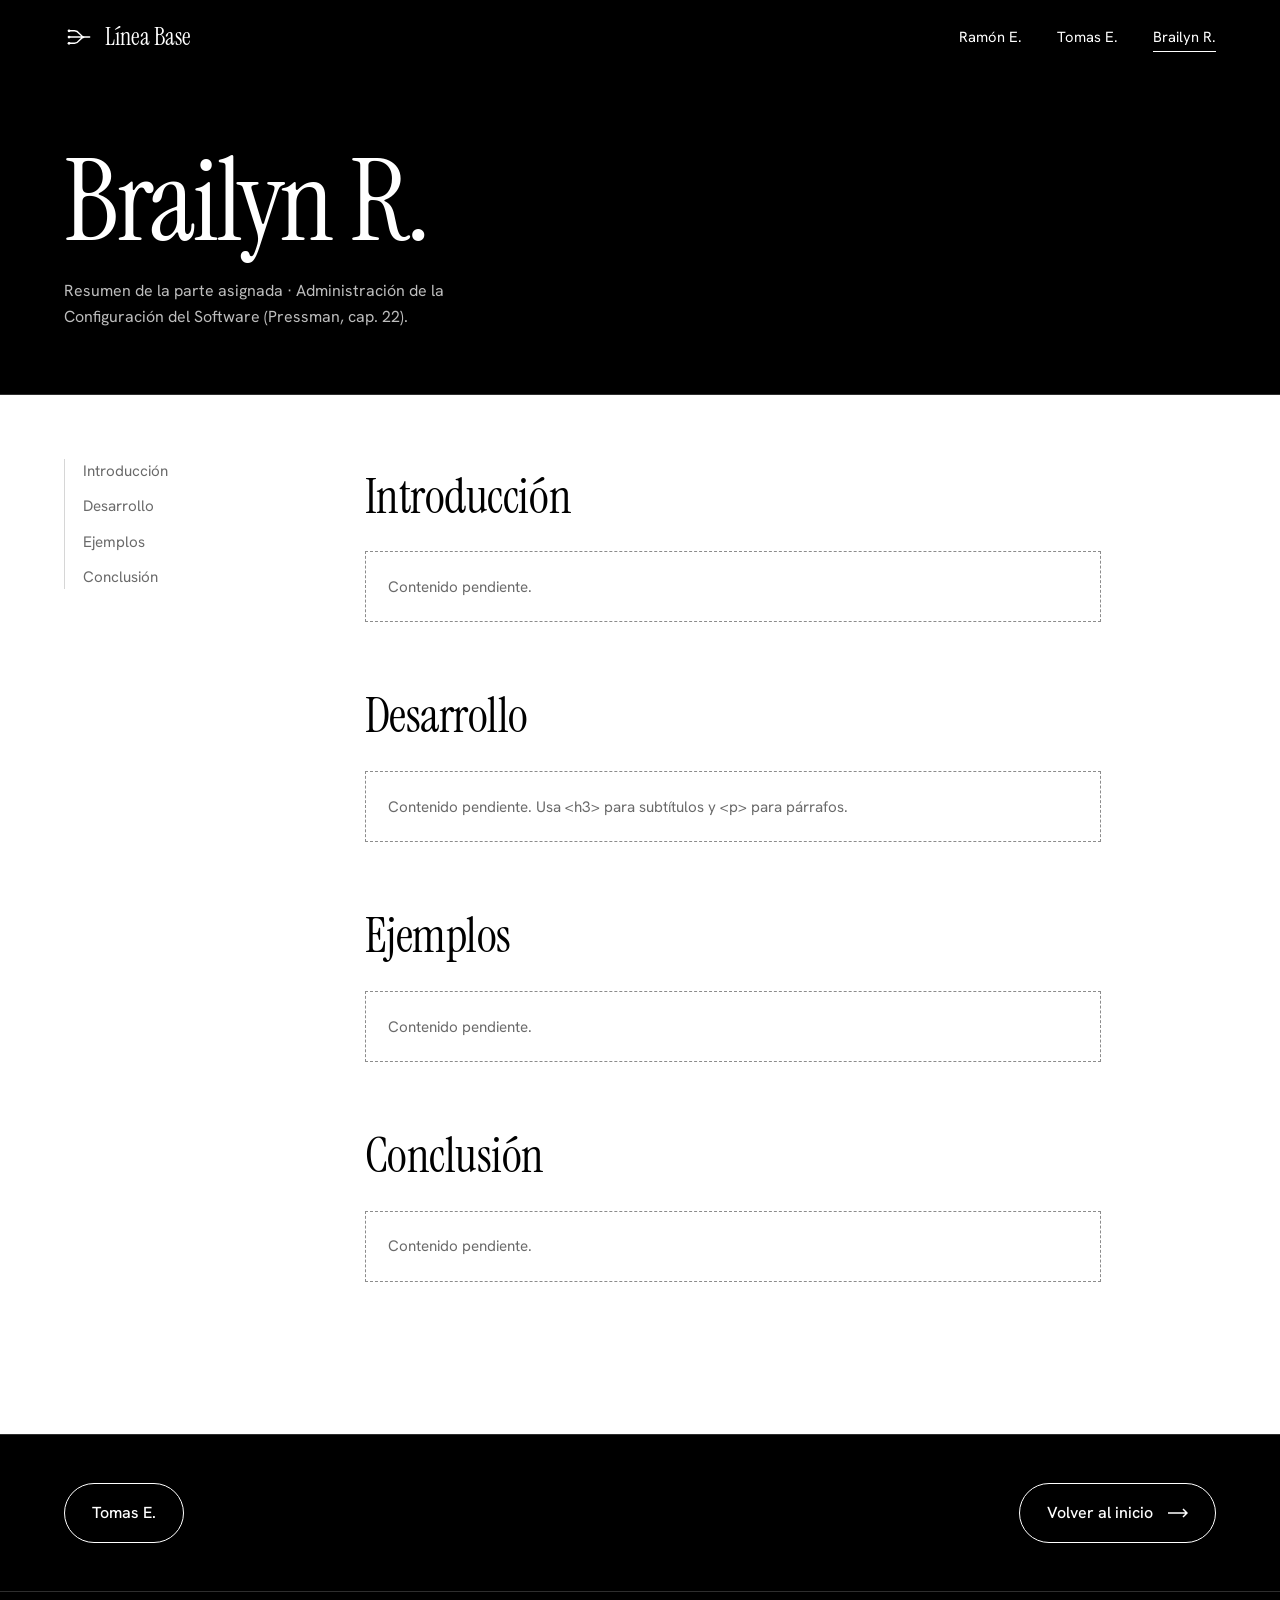
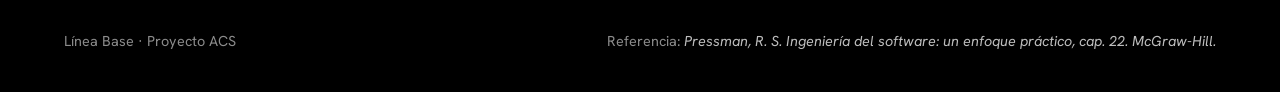
==== html/brailyn.html @ ba4fdb65 "feat: estructura base del proyecto ACS Línea Base Se crea la estructura inicial del sitio web del re" ====
<!DOCTYPE html>
<html lang="es">
<head>
  <meta charset="UTF-8">
  <meta name="viewport" content="width=device-width, initial-scale=1">
  <title>Brailyn R. · Línea Base</title>
  <link rel="icon" type="image/svg+xml" href="../assets/images/favicon.svg">
  <link rel="preconnect" href="https://fonts.googleapis.com">
  <link rel="preconnect" href="https://fonts.gstatic.com" crossorigin>
  <link href="https://fonts.googleapis.com/css2?family=Hanken+Grotesk:wght@400;500;600&family=Instrument+Serif&display=swap" rel="stylesheet">
  <link rel="stylesheet" href="../assets/css/styles.css">
</head>
<body>
  <header class="site-header">
    <a class="brand" href="../index.html" aria-label="Línea Base, inicio">
      <svg viewBox="0 0 48 48" fill="none" stroke="currentColor" stroke-width="2.5" stroke-linecap="round" aria-hidden="true">
        <path d="M8 14H17C25 14 25 24 33 24M8 24H33M8 34H17C25 34 25 24 33 24M33 24H41"/>
        <circle cx="8" cy="14" r="2.2" fill="currentColor" stroke="none"/>
        <circle cx="8" cy="24" r="2.2" fill="currentColor" stroke="none"/>
        <circle cx="8" cy="34" r="2.2" fill="currentColor" stroke="none"/>
      </svg>
      Línea Base
    </a>
    <nav class="site-nav" aria-label="Integrantes">
      <a href="ramon.html">Ramón E.</a>
      <a href="tomas.html">Tomas E.</a>
      <a href="brailyn.html" aria-current="page">Brailyn R.</a>
    </nav>
  </header>

  <main>
    <div class="page-head">
      <h1>Brailyn R.</h1>
      <p>Resumen de la parte asignada · Administración de la Configuración del Software (Pressman, cap. 22).</p>
    </div>

    <div class="page-layout">
      <nav class="toc" aria-label="Contenido de la página">
        <a href="#introduccion">Introducción</a>
        <a href="#desarrollo">Desarrollo</a>
        <a href="#ejemplos">Ejemplos</a>
        <a href="#conclusion">Conclusión</a>
      </nav>

      <article class="article">
        <section id="introduccion">
          <h2>Introducción</h2>
          <div class="placeholder">Contenido pendiente.</div>
        </section>
        <section id="desarrollo">
          <h2>Desarrollo</h2>
          <div class="placeholder">Contenido pendiente. Usa &lt;h3&gt; para subtítulos y &lt;p&gt; para párrafos.</div>
        </section>
        <section id="ejemplos">
          <h2>Ejemplos</h2>
          <div class="placeholder">Contenido pendiente.</div>
        </section>
        <section id="conclusion">
          <h2>Conclusión</h2>
          <div class="placeholder">Contenido pendiente.</div>
        </section>
      </article>
    </div>
  </main>

  <div class="pager">
    <a class="btn" href="tomas.html">Tomas E.</a>
    <a class="btn" href="../index.html">Volver al inicio <svg class="arrow" viewBox="0 0 20 10" fill="none" stroke="currentColor" stroke-width="1.5" aria-hidden="true"><path d="M0 5H19M15 1l4 4-4 4"/></svg></a>
  </div>

  <footer class="site-footer">
    <span>Línea Base · Proyecto ACS</span>
    <span>Referencia: <em>Pressman, R. S. Ingeniería del software: un enfoque práctico, cap. 22. McGraw-Hill.</em></span>
  </footer>

  <script src="../scripts/script.js"></script>
</body>
</html>
---- assets/css/styles.css ----
/* ==========================================================
   Línea Base · estilos globales
   Paleta estrictamente blanco y negro + grises
   ========================================================== */
:root{
  --black:#000;
  --white:#fff;
  --grey-1:#8c8c8c;
  --grey-2:#bdbdbd;
  --line-dark:rgba(255,255,255,.18);
  --line-light:rgba(0,0,0,.16);
  --ease:cubic-bezier(.22,.8,.2,1);
  --display:"Instrument Serif","Times New Roman",serif;
  --text:"Hanken Grotesk","Helvetica Neue",Arial,sans-serif;
  --pad:clamp(1.25rem,5vw,4.5rem);
}
*,*::before,*::after{box-sizing:border-box;margin:0;padding:0}
html{scroll-behavior:smooth;-webkit-text-size-adjust:100%}
body{font-family:var(--text);background:var(--black);color:var(--white);line-height:1.6;overflow-x:hidden;-webkit-font-smoothing:antialiased}
body.loading{overflow:hidden}
a{color:inherit;text-decoration:none}
svg{display:block}
:focus-visible{outline:2px solid currentColor;outline-offset:4px}
::selection{background:var(--white);color:var(--black)}

/* ---------- Pantalla de carga ---------- */
.loader{position:fixed;inset:0;z-index:100;background:var(--black);color:var(--white);display:grid;place-items:center;transition:transform 1s var(--ease)}
.loader.done{transform:translateY(-100%)}
.loader-inner{display:grid;justify-items:center;gap:1.4rem}
.loader-logo{width:84px;height:84px}
.loader-logo path{stroke-dasharray:80;stroke-dashoffset:80;animation:draw 1.4s var(--ease) .15s forwards}
.loader-logo circle{opacity:0;transform-box:fill-box;transform-origin:center;animation:pop .4s var(--ease) forwards}
.loader-logo circle:nth-of-type(1){animation-delay:.1s}
.loader-logo circle:nth-of-type(2){animation-delay:.25s}
.loader-logo circle:nth-of-type(3){animation-delay:.4s}
.loader-name{font-family:var(--display);font-size:2rem;letter-spacing:.01em;opacity:0;animation:fade .8s ease .7s forwards}
.loader-bar{width:min(240px,60vw);height:1px;background:var(--line-dark);position:relative;overflow:hidden}
.loader-bar i{position:absolute;inset:0;background:var(--white);transform:scaleX(0);transform-origin:left}
.loader-count{font-size:.8rem;color:var(--grey-1);font-variant-numeric:tabular-nums}
@keyframes draw{to{stroke-dashoffset:0}}
@keyframes pop{from{opacity:0;transform:scale(.4)}to{opacity:1;transform:scale(1)}}
@keyframes fade{to{opacity:1}}

/* ---------- Cabecera ---------- */
.site-header{position:fixed;top:0;left:0;right:0;z-index:50;display:flex;justify-content:space-between;align-items:center;padding:1.1rem var(--pad);color:#fff;mix-blend-mode:difference}
.brand{display:flex;align-items:center;gap:.7rem;font-family:var(--display);font-size:1.5rem}
.brand svg{width:30px;height:30px}
.site-nav{display:flex;gap:clamp(1rem,3vw,2.2rem);font-size:.92rem}
.site-nav a{position:relative;padding:.2rem 0}
.site-nav a::after{content:"";position:absolute;left:0;bottom:0;width:100%;height:1px;background:currentColor;transform:scaleX(0);transform-origin:right;transition:transform .5s var(--ease)}
.site-nav a:hover::after,.site-nav a[aria-current="page"]::after{transform:scaleX(1);transform-origin:left}

/* ---------- Hero ---------- */
.hero{min-height:100svh;display:flex;flex-direction:column;justify-content:flex-end;padding:7rem var(--pad) 3rem;position:relative;overflow:hidden}
.hero h1{font-family:var(--display);font-weight:400;font-size:clamp(2.8rem,9vw,8.5rem);line-height:.98;letter-spacing:-.02em;max-width:14ch}
.hero-sub{margin-top:1.6rem;max-width:46ch;color:var(--grey-2);font-size:clamp(1rem,1.4vw,1.2rem)}
.branches{width:100%;margin-top:clamp(2rem,5vw,4rem)}
.branches svg{width:100%;height:auto;overflow:visible}
.b-line{fill:none;stroke:var(--white);stroke-width:1.6;stroke-linecap:round;stroke-dasharray:1;stroke-dashoffset:1}
.b-dot{fill:var(--white);opacity:0;transform-box:fill-box;transform-origin:center}
.b-label{fill:var(--grey-2);font-family:var(--text);font-size:15px;opacity:0}
.b-main{font-family:var(--display);font-size:24px;fill:var(--white);opacity:0}
.ready .b-line{animation:trace 2.2s var(--ease) forwards}
.ready .b-line:nth-of-type(2){animation-delay:.25s}
.ready .b-line:nth-of-type(3){animation-delay:.5s}
.ready .b-line.merge{animation-delay:1.6s;animation-duration:1.2s}
.ready .b-dot{animation:pop .5s var(--ease) .2s forwards}
.ready .b-label{animation:fade .8s ease .4s forwards}
.ready .b-main{animation:fade .8s ease 2.6s forwards}
.ready .b-merge-dot{animation:pop .5s var(--ease) 2.4s forwards, pulse 2.4s ease-in-out 3.2s infinite}
@keyframes trace{to{stroke-dashoffset:0}}
@keyframes pulse{0%,100%{transform:scale(1)}50%{transform:scale(1.7)}}
.hero-text > *{opacity:0;transform:translateY(24px)}
.ready .hero-text > *{animation:rise 1s var(--ease) forwards}
.ready .hero-text > *:nth-child(2){animation-delay:.15s}
@keyframes rise{to{opacity:1;transform:none}}

/* ---------- Secciones por integrante ---------- */
.member{min-height:90svh;padding:clamp(5rem,12vw,9rem) var(--pad);position:relative;display:grid;align-content:center;overflow:hidden}
.member.light{background:var(--white);color:var(--black)}
.member.dark{background:var(--black);color:var(--white);border-top:1px solid var(--line-dark)}
.member .initial{position:absolute;right:calc(var(--pad) * .5);bottom:-.18em;font-family:var(--display);font-size:clamp(16rem,42vw,44rem);line-height:1;pointer-events:none;user-select:none;-webkit-text-stroke:1px currentColor;color:transparent;opacity:.22;transition:opacity .8s var(--ease),transform 1.2s var(--ease)}
.member:hover .initial{opacity:.5;transform:translateX(-1.5%)}
.member-body{position:relative;z-index:1;max-width:46rem}
.member h2{font-family:var(--display);font-weight:400;font-size:clamp(3.2rem,10vw,9rem);line-height:1;letter-spacing:-.02em}
.mask{display:block;overflow:hidden;padding-bottom:.08em}
.mask > span{display:block;transform:translateY(105%);transition:transform 1.1s var(--ease)}
.in .mask > span{transform:none}
.member p{margin-top:1.6rem;max-width:42ch;font-size:1.1rem;opacity:0;transform:translateY(16px);transition:opacity .9s ease .35s,transform .9s var(--ease) .35s}
.light p{color:#4a4a4a}.dark p{color:var(--grey-2)}
.member .btn{opacity:0;transition:opacity .9s ease .5s,color .5s var(--ease)}
.in p{opacity:1;transform:none}
.in .btn{opacity:1}

/* ---------- Botón ---------- */
.btn{display:inline-flex;align-items:center;gap:.9rem;margin-top:2.4rem;padding:1rem 1.7rem;border:1px solid currentColor;border-radius:999px;font-weight:500;font-size:1rem;position:relative;overflow:hidden;isolation:isolate;cursor:pointer;background:transparent;color:inherit}
.btn::before{content:"";position:absolute;inset:0;background:currentColor;transform:translateY(101%);transition:transform .55s var(--ease);z-index:-1}
.btn .arrow{width:20px;height:10px;transition:transform .5s var(--ease)}
.btn:hover .arrow{transform:translateX(5px)}
.btn:hover::before{transform:none}
.light .btn:hover{color:var(--white)}
.dark .btn:hover,.pager .btn:hover{color:var(--black)}

/* ---------- Pie ---------- */
.site-footer{background:var(--black);color:var(--grey-1);border-top:1px solid var(--line-dark);padding:2.4rem var(--pad);display:flex;flex-wrap:wrap;gap:1rem 3rem;justify-content:space-between;font-size:.9rem}
.site-footer em{color:var(--grey-2)}

/* ---------- Páginas de resumen ---------- */
.page-head{padding:9rem var(--pad) 4rem;border-bottom:1px solid var(--line-dark)}
.page-head h1{font-family:var(--display);font-weight:400;font-size:clamp(3rem,9vw,8rem);line-height:1;letter-spacing:-.02em}
.page-head p{margin-top:1.2rem;color:var(--grey-2);max-width:50ch}
.page-layout{display:grid;grid-template-columns:minmax(0,14rem) minmax(0,1fr);gap:clamp(2rem,6vw,6rem);padding:4rem var(--pad) 6rem;background:var(--white);color:var(--black)}
.toc{position:sticky;top:6rem;align-self:start;display:grid;gap:.7rem;font-size:.95rem;border-left:1px solid var(--line-light);padding-left:1.1rem}
.toc a{color:#6a6a6a;transition:color .3s,transform .4s var(--ease)}
.toc a:hover{color:var(--black);transform:translateX(4px)}
.article{max-width:46rem}
.article section{padding-bottom:3.5rem}
.article h2{font-family:var(--display);font-weight:400;font-size:clamp(2rem,4vw,3rem);margin-bottom:1rem;letter-spacing:-.01em}
.article h3{font-size:1.15rem;margin:1.6rem 0 .5rem}
.article p{margin-bottom:1rem;color:#262626;max-width:68ch}
.placeholder{border:1px dashed var(--grey-1);padding:1.4rem;color:#6a6a6a;font-size:.95rem}
.pager{display:flex;justify-content:space-between;gap:1rem;flex-wrap:wrap;padding:3rem var(--pad);background:var(--black);border-top:1px solid var(--line-dark)}
.pager .btn{margin-top:0}

/* ---------- Responsive / accesibilidad ---------- */
@media (max-width:760px){
  .site-nav{display:none}
  .page-layout{grid-template-columns:1fr}
  .toc{position:static;border-left:0;padding-left:0;grid-auto-flow:column;overflow-x:auto;gap:1.2rem}
  .toc a{white-space:nowrap}
}
@media (prefers-reduced-motion:reduce){
  *,*::before,*::after{animation-duration:.01ms!important;animation-delay:0s!important;transition-duration:.01ms!important;transition-delay:0s!important;scroll-behavior:auto!important}
}
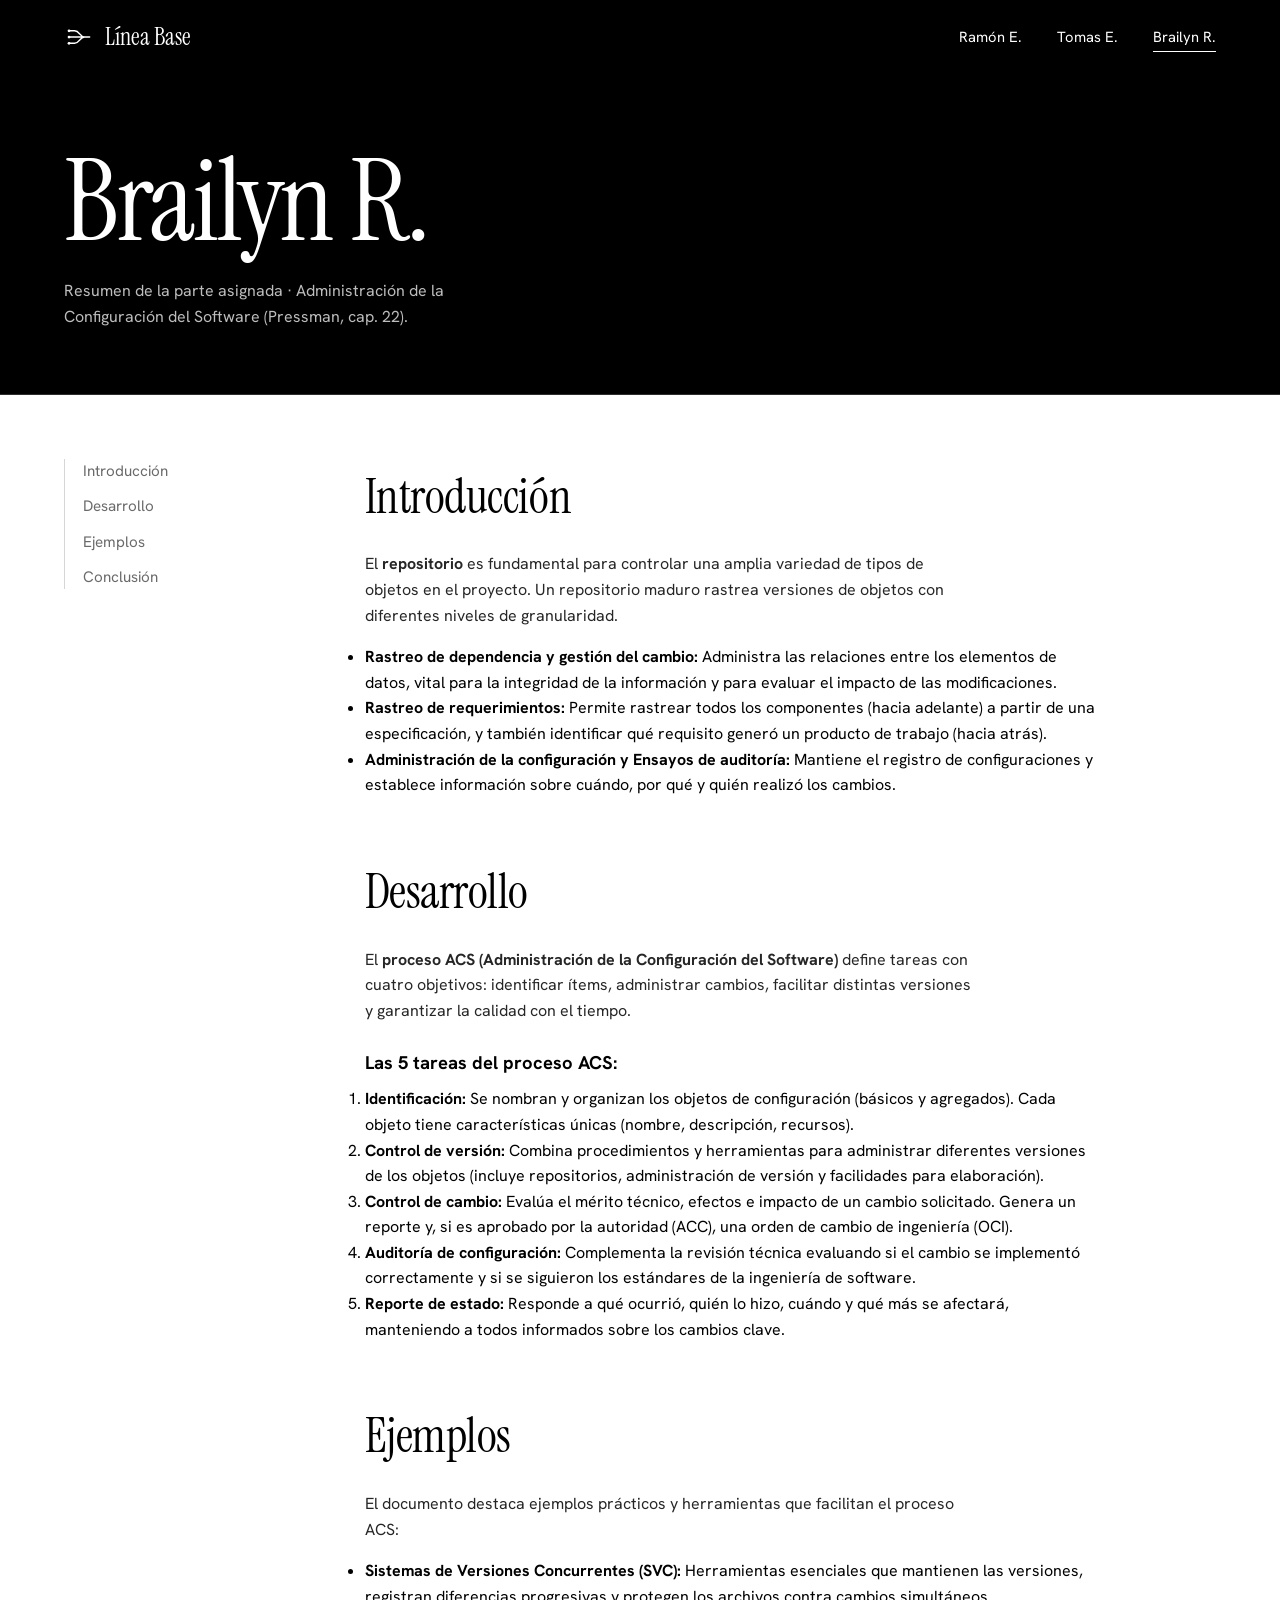
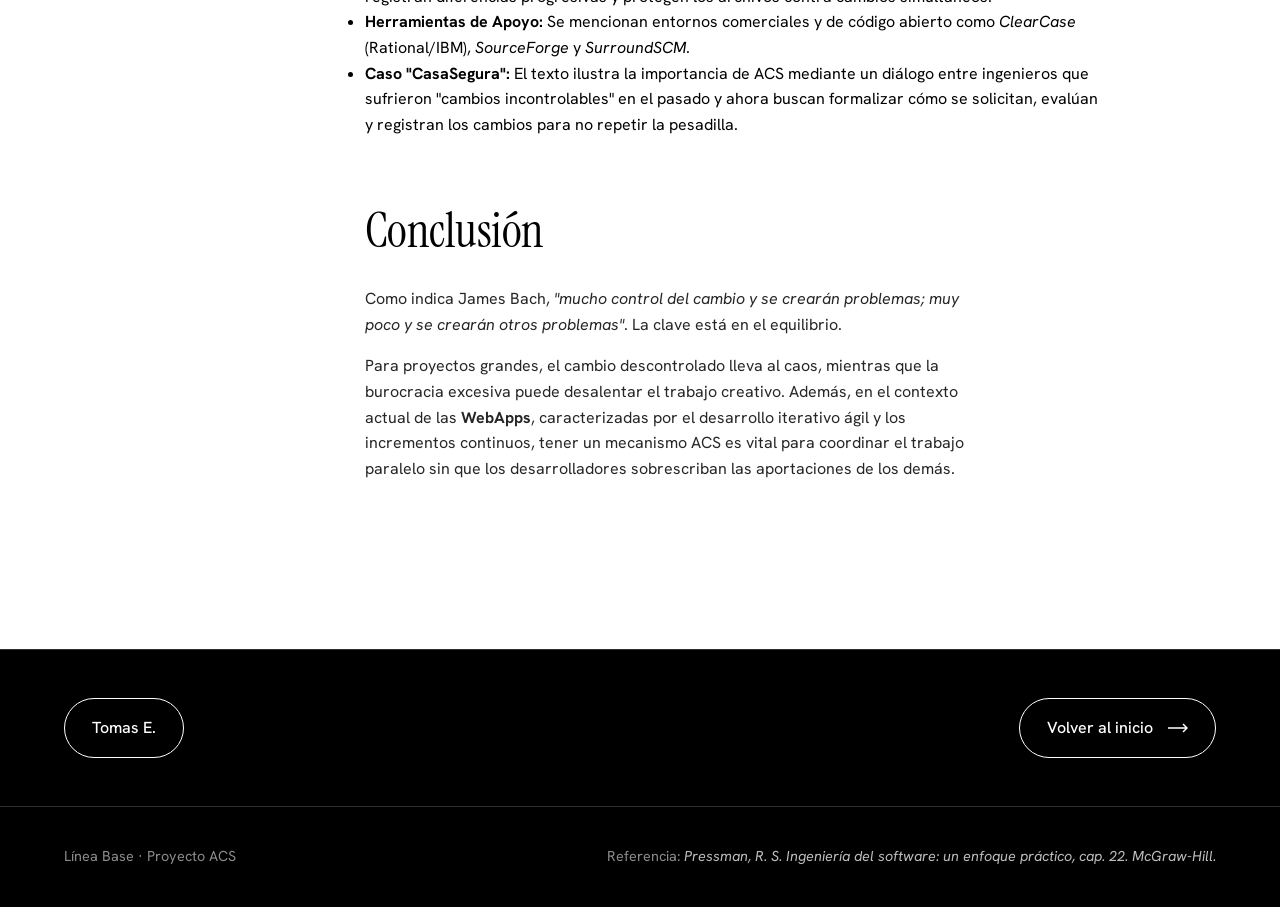
==== commit 88759e80: "Agrega resumen de ACS en la pagina de Brailyn" ====
--- a/html/brailyn.html
+++ b/html/brailyn.html
@@ -45,19 +45,46 @@
       <article class="article">
         <section id="introduccion">
           <h2>Introducción</h2>
-          <div class="placeholder">Contenido pendiente.</div>
+          <div class="summary-content">
+            <p>El <strong>repositorio</strong> es fundamental para controlar una amplia variedad de tipos de objetos en el proyecto. Un repositorio maduro rastrea versiones de objetos con diferentes niveles de granularidad.</p>
+            <ul>
+              <li><strong>Rastreo de dependencia y gestión del cambio:</strong> Administra las relaciones entre los elementos de datos, vital para la integridad de la información y para evaluar el impacto de las modificaciones.</li>
+              <li><strong>Rastreo de requerimientos:</strong> Permite rastrear todos los componentes (hacia adelante) a partir de una especificación, y también identificar qué requisito generó un producto de trabajo (hacia atrás).</li>
+              <li><strong>Administración de la configuración y Ensayos de auditoría:</strong> Mantiene el registro de configuraciones y establece información sobre cuándo, por qué y quién realizó los cambios.</li>
+            </ul>
+          </div>
         </section>
         <section id="desarrollo">
           <h2>Desarrollo</h2>
-          <div class="placeholder">Contenido pendiente. Usa &lt;h3&gt; para subtítulos y &lt;p&gt; para párrafos.</div>
+          <div class="summary-content">
+            <p>El <strong>proceso ACS (Administración de la Configuración del Software)</strong> define tareas con cuatro objetivos: identificar ítems, administrar cambios, facilitar distintas versiones y garantizar la calidad con el tiempo.</p>
+            <h3>Las 5 tareas del proceso ACS:</h3>
+            <ol>
+              <li><strong>Identificación:</strong> Se nombran y organizan los objetos de configuración (básicos y agregados). Cada objeto tiene características únicas (nombre, descripción, recursos).</li>
+              <li><strong>Control de versión:</strong> Combina procedimientos y herramientas para administrar diferentes versiones de los objetos (incluye repositorios, administración de versión y facilidades para elaboración).</li>
+              <li><strong>Control de cambio:</strong> Evalúa el mérito técnico, efectos e impacto de un cambio solicitado. Genera un reporte y, si es aprobado por la autoridad (ACC), una orden de cambio de ingeniería (OCI).</li>
+              <li><strong>Auditoría de configuración:</strong> Complementa la revisión técnica evaluando si el cambio se implementó correctamente y si se siguieron los estándares de la ingeniería de software.</li>
+              <li><strong>Reporte de estado:</strong> Responde a qué ocurrió, quién lo hizo, cuándo y qué más se afectará, manteniendo a todos informados sobre los cambios clave.</li>
+            </ol>
+          </div>
         </section>
         <section id="ejemplos">
           <h2>Ejemplos</h2>
-          <div class="placeholder">Contenido pendiente.</div>
+          <div class="summary-content">
+            <p>El documento destaca ejemplos prácticos y herramientas que facilitan el proceso ACS:</p>
+            <ul>
+              <li><strong>Sistemas de Versiones Concurrentes (SVC):</strong> Herramientas esenciales que mantienen las versiones, registran diferencias progresivas y protegen los archivos contra cambios simultáneos.</li>
+              <li><strong>Herramientas de Apoyo:</strong> Se mencionan entornos comerciales y de código abierto como <em>ClearCase</em> (Rational/IBM), <em>SourceForge</em> y <em>SurroundSCM</em>.</li>
+              <li><strong>Caso "CasaSegura":</strong> El texto ilustra la importancia de ACS mediante un diálogo entre ingenieros que sufrieron "cambios incontrolables" en el pasado y ahora buscan formalizar cómo se solicitan, evalúan y registran los cambios para no repetir la pesadilla.</li>
+            </ul>
+          </div>
         </section>
         <section id="conclusion">
           <h2>Conclusión</h2>
-          <div class="placeholder">Contenido pendiente.</div>
+          <div class="summary-content">
+            <p>Como indica James Bach, <em>"mucho control del cambio y se crearán problemas; muy poco y se crearán otros problemas"</em>. La clave está en el equilibrio.</p>
+            <p>Para proyectos grandes, el cambio descontrolado lleva al caos, mientras que la burocracia excesiva puede desalentar el trabajo creativo. Además, en el contexto actual de las <strong>WebApps</strong>, caracterizadas por el desarrollo iterativo ágil y los incrementos continuos, tener un mecanismo ACS es vital para coordinar el trabajo paralelo sin que los desarrolladores sobrescriban las aportaciones de los demás.</p>
+          </div>
         </section>
       </article>
     </div>
